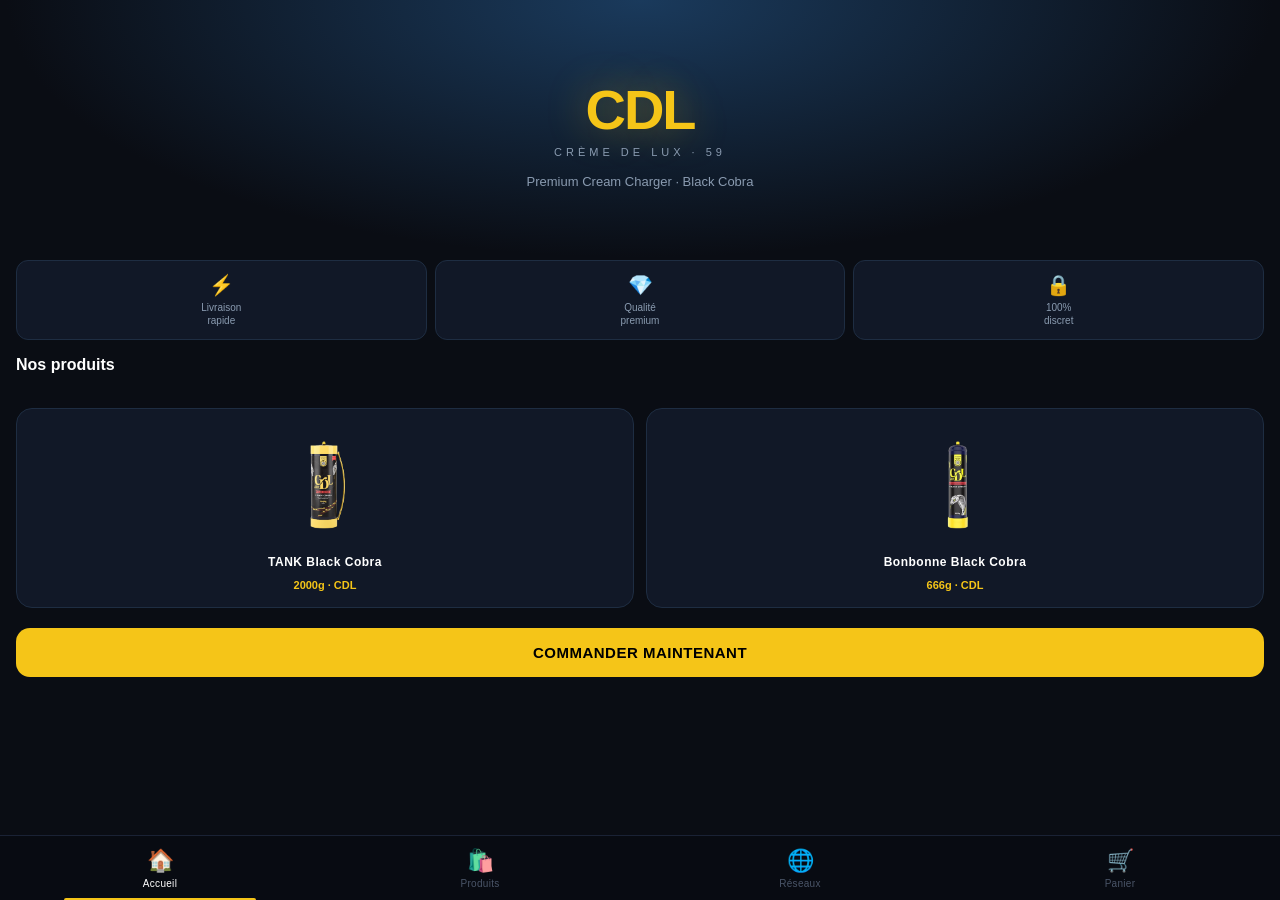
==== index.html @ d0aff903 "redesign produits v5" ====
<!DOCTYPE html>
<html lang="fr">
<head>
  <meta charset="UTF-8">
  <meta name="viewport" content="width=device-width, initial-scale=1.0, viewport-fit=cover">
  <title>CDL59 — Crème de Lux</title>
  <script src="https://telegram.org/js/telegram-web-app.js"></script>
  <link rel="stylesheet" href="css/style.css?v=5">
</head>
<body>

  <!-- ══════════════ ACCUEIL ══════════════ -->
  <div id="screen-accueil" class="screen active">
    <div class="home-hero">
      <div class="home-hero-bg"></div>
      <div class="home-logo">
        <div class="home-logo-text">CDL</div>
        <div class="home-logo-sub">Crème de Lux · 59</div>
      </div>
      <div class="home-tagline">Premium Cream Charger · Black Cobra</div>
    </div>

    <div class="home-info-strip">
      <div class="info-pill">
        <div class="pill-icon">⚡</div>
        <div class="pill-label">Livraison<br>rapide</div>
      </div>
      <div class="info-pill">
        <div class="pill-icon">💎</div>
        <div class="pill-label">Qualité<br>premium</div>
      </div>
      <div class="info-pill">
        <div class="pill-icon">🔒</div>
        <div class="pill-label">100%<br>discret</div>
      </div>
    </div>

    <div style="padding: 0 16px 8px;">
      <div class="section-title" style="font-size:16px;">Nos produits</div>
    </div>

    <div class="home-products-grid">
      <div class="home-product-card" onclick="navigate('produits'); selectProduct('tank')">
        <img src="images/tank.png" alt="TANK Black Cobra" onerror="this.style.display='none'">
        <div class="card-name">TANK Black Cobra</div>
        <div class="card-price">2000g · CDL</div>
      </div>
      <div class="home-product-card" onclick="navigate('produits'); selectProduct('bonbonne')">
        <img src="images/bonbonne.png" alt="Bonbonne Black Cobra" onerror="this.style.display='none'">
        <div class="card-name">Bonbonne Black Cobra</div>
        <div class="card-price">666g · CDL</div>
      </div>
    </div>

    <button class="home-cta" onclick="navigate('produits')">COMMANDER MAINTENANT</button>
  </div>

  <!-- ══════════════ PRODUITS ══════════════ -->
  <div id="screen-produits" class="screen">
    <div class="products-header">
      <h2>Nos Produits</h2>
      <p>Sélectionne ton produit et ta quantité</p>
    </div>

    <div class="product-tabs">
      <button class="tab-btn active" data-product="tank" onclick="selectProduct('tank')">🟡 TANK 2000g</button>
      <button class="tab-btn" data-product="bonbonne" onclick="selectProduct('bonbonne')">⚫ Bonbonne 666g</button>
    </div>

    <div class="product-detail" id="product-detail"></div>
  </div>

  <!-- ══════════════ RÉSEAUX ══════════════ -->
  <div id="screen-reseaux" class="screen">
    <div class="reseaux-header">
      <h2>🌐 Nos Réseaux</h2>
      <p>Suis-nous et contacte-nous directement</p>
    </div>

    <div class="reseaux-list">

      <a class="reseau-card" href="https://snapchat.com/add/cdl59" target="_blank">
        <div class="reseau-logo" style="background: rgba(255,252,0,0.1);">👻</div>
        <div class="reseau-info">
          <div class="reseau-name">Snapchat</div>
          <div class="reseau-handle">cdl59</div>
        </div>
        <div class="reseau-arrow">›</div>
      </a>

      <div class="reseau-card" style="cursor:default; opacity:0.7;">
        <div class="reseau-logo" style="background: rgba(245,197,24,0.12);">📍</div>
        <div class="reseau-info">
          <div class="reseau-name">Localisation</div>
          <div class="reseau-handle">Lille</div>
        </div>
      </div>

    </div>
  </div>

  <!-- ══════════════ PANIER ══════════════ -->
  <div id="screen-panier" class="screen">
    <div class="cart-header">
      <h2>🛒 Mon Panier</h2>
      <span class="cart-clear" onclick="clearCart()">Vider</span>
    </div>
    <div id="cart-content"></div>
  </div>

  <!-- ══════════════ NAV BAR ══════════════ -->
  <nav class="bottom-nav">
    <div class="nav-item active" id="nav-accueil" onclick="navigate('accueil')">
      <span class="nav-icon">🏠</span>
      <span class="nav-label">Accueil</span>
    </div>
    <div class="nav-item" id="nav-produits" onclick="navigate('produits')">
      <span class="nav-icon">🛍️</span>
      <span class="nav-label">Produits</span>
    </div>
    <div class="nav-item" id="nav-reseaux" onclick="navigate('reseaux')">
      <span class="nav-icon">🌐</span>
      <span class="nav-label">Réseaux</span>
    </div>
    <div class="nav-item" id="nav-panier" onclick="navigate('panier'); renderCart()" style="position:relative;">
      <span class="nav-icon">🛒</span>
      <span class="nav-label">Panier</span>
      <div class="cart-badge" id="cart-badge">0</div>
    </div>
  </nav>

  <div class="toast" id="toast"></div>

  <script src="js/app.js?v=4"></script>
</body>
</html>
---- css/style.css ----
* {
  margin: 0;
  padding: 0;
  box-sizing: border-box;
  -webkit-tap-highlight-color: transparent;
}

:root {
  --bg-primary: #0a0d14;
  --bg-card: #111827;
  --bg-card-hover: #1a2235;
  --bg-selected: #1c2a3a;
  --border-default: #1e2d42;
  --border-selected: #ffffff;
  --accent-yellow: #f5c518;
  --accent-gold: #d4a017;
  --text-primary: #ffffff;
  --text-secondary: #8a9bb0;
  --text-muted: #4a5568;
  --nav-bg: #080b12;
  --nav-active: #ffffff;
  --nav-inactive: #4a5568;
  --btn-primary: #f5c518;
  --btn-text: #000000;
  --danger: #ef4444;
  --success: #22c55e;
}

html, body {
  height: 100%;
  overflow: hidden;
}

body {
  font-family: -apple-system, BlinkMacSystemFont, 'Segoe UI', Roboto, sans-serif;
  background: var(--bg-primary);
  color: var(--text-primary);
  display: flex;
  flex-direction: column;
  height: 100vh;
  height: 100dvh;
}

/* ── SCREENS ── */
.screen {
  display: none;
  flex: 1;
  overflow-y: auto;
  overflow-x: hidden;
  padding-bottom: 70px;
}

.screen.active {
  display: flex;
  flex-direction: column;
}

/* scrollbar invisible */
.screen::-webkit-scrollbar { display: none; }

/* ── NAV BAR ── */
.bottom-nav {
  position: fixed;
  bottom: 0;
  left: 0;
  right: 0;
  height: 65px;
  background: var(--nav-bg);
  border-top: 1px solid #1a2235;
  display: flex;
  align-items: stretch;
  z-index: 100;
  padding-bottom: env(safe-area-inset-bottom);
}

.nav-item {
  flex: 1;
  display: flex;
  flex-direction: column;
  align-items: center;
  justify-content: center;
  gap: 4px;
  cursor: pointer;
  position: relative;
  transition: opacity 0.2s;
}

.nav-item .nav-icon { font-size: 22px; }
.nav-item .nav-label {
  font-size: 10px;
  font-weight: 500;
  color: var(--nav-inactive);
  letter-spacing: 0.3px;
}

.nav-item.active .nav-label { color: var(--nav-active); }
.nav-item.active::after {
  content: '';
  position: absolute;
  bottom: 0;
  left: 20%;
  right: 20%;
  height: 2px;
  background: var(--accent-yellow);
  border-radius: 2px 2px 0 0;
}

/* ── ACCUEIL ── */
.home-hero {
  position: relative;
  width: 100%;
  min-height: 260px;
  display: flex;
  flex-direction: column;
  align-items: center;
  justify-content: center;
  overflow: hidden;
  padding: 40px 20px 30px;
}

.home-hero-bg {
  position: absolute;
  inset: 0;
  background: radial-gradient(ellipse at 50% 0%, #1a3a5c 0%, #0a0d14 70%);
}

.home-logo {
  position: relative;
  z-index: 1;
  display: flex;
  flex-direction: column;
  align-items: center;
  gap: 8px;
}

.home-logo-text {
  font-size: 56px;
  font-weight: 900;
  color: var(--accent-yellow);
  letter-spacing: -2px;
  line-height: 1;
  text-shadow: 0 0 40px rgba(245,197,24,0.4);
}

.home-logo-sub {
  font-size: 11px;
  letter-spacing: 4px;
  color: var(--text-secondary);
  text-transform: uppercase;
}

.home-tagline {
  position: relative;
  z-index: 1;
  margin-top: 16px;
  font-size: 13px;
  color: var(--text-secondary);
  text-align: center;
}

.home-products-grid {
  display: grid;
  grid-template-columns: 1fr 1fr;
  gap: 12px;
  padding: 16px;
}

.home-product-card {
  background: var(--bg-card);
  border: 1px solid var(--border-default);
  border-radius: 16px;
  padding: 16px 12px;
  display: flex;
  flex-direction: column;
  align-items: center;
  gap: 10px;
  cursor: pointer;
  transition: border-color 0.2s, transform 0.15s;
  active: scale(0.97);
}

.home-product-card:active { transform: scale(0.97); }

.home-product-card img {
  width: 100%;
  max-width: 110px;
  height: 120px;
  object-fit: contain;
}

.home-product-card .card-name {
  font-size: 12px;
  font-weight: 700;
  text-align: center;
  color: var(--text-primary);
  letter-spacing: 0.5px;
}

.home-product-card .card-price {
  font-size: 11px;
  color: var(--accent-yellow);
  font-weight: 600;
}

.home-cta {
  margin: 4px 16px 16px;
  background: var(--accent-yellow);
  color: var(--btn-text);
  border: none;
  border-radius: 14px;
  padding: 16px;
  font-size: 15px;
  font-weight: 800;
  letter-spacing: 0.5px;
  width: calc(100% - 32px);
  cursor: pointer;
  transition: opacity 0.2s, transform 0.15s;
}

.home-cta:active { transform: scale(0.98); opacity: 0.9; }

.home-info-strip {
  display: flex;
  gap: 8px;
  padding: 0 16px 16px;
}

.info-pill {
  flex: 1;
  background: var(--bg-card);
  border: 1px solid var(--border-default);
  border-radius: 12px;
  padding: 12px 8px;
  text-align: center;
}

.info-pill .pill-icon { font-size: 20px; }
.info-pill .pill-label {
  font-size: 10px;
  color: var(--text-secondary);
  margin-top: 4px;
  line-height: 1.3;
}

/* ── PRODUITS ── */
.products-header {
  padding: 20px 16px 4px;
}

.products-header h2 {
  font-size: 22px;
  font-weight: 800;
}

.products-header p {
  font-size: 13px;
  color: var(--text-secondary);
  margin-top: 4px;
}

.product-tabs {
  display: grid;
  grid-template-columns: 1fr 1fr;
  gap: 10px;
  padding: 12px 16px;
}

.tab-btn {
  padding: 14px 10px;
  border-radius: 14px;
  border: 1.5px solid var(--border-default);
  background: var(--bg-card);
  color: var(--text-secondary);
  font-size: 13px;
  font-weight: 700;
  cursor: pointer;
  transition: all 0.2s;
  text-align: center;
}

.tab-btn.active {
  background: var(--accent-yellow);
  color: #000;
  border-color: var(--accent-yellow);
}

.product-detail {
  padding: 0 16px 16px;
}

.product-showcase {
  background: linear-gradient(160deg, #141e2e 0%, #0e1520 100%);
  border: 1px solid #1e2d42;
  border-radius: 20px;
  padding: 24px 20px 20px;
  display: flex;
  flex-direction: column;
  align-items: center;
  gap: 14px;
  margin-bottom: 16px;
  position: relative;
  overflow: hidden;
}

.product-showcase::before {
  content: '';
  position: absolute;
  top: -40px;
  left: 50%;
  transform: translateX(-50%);
  width: 200px;
  height: 200px;
  background: radial-gradient(circle, rgba(245,197,24,0.08) 0%, transparent 70%);
  pointer-events: none;
}

.product-showcase img {
  width: 200px;
  height: 220px;
  object-fit: contain;
  filter: drop-shadow(0 8px 24px rgba(245,197,24,0.15));
}

.product-showcase .product-name {
  font-size: 20px;
  font-weight: 900;
  text-align: center;
  letter-spacing: 0.3px;
}

.product-showcase .product-desc {
  font-size: 12px;
  color: var(--text-secondary);
  text-align: center;
  line-height: 1.6;
  max-width: 260px;
}

.badge-row {
  display: flex;
  gap: 8px;
  flex-wrap: wrap;
  justify-content: center;
}

.badge {
  background: rgba(245,197,24,0.12);
  border: 1px solid rgba(245,197,24,0.3);
  color: var(--accent-yellow);
  padding: 4px 10px;
  border-radius: 20px;
  font-size: 11px;
  font-weight: 600;
}

/* Options section */
.options-section {
  margin-bottom: 16px;
}

.section-title {
  font-size: 15px;
  font-weight: 700;
  margin-bottom: 10px;
  display: flex;
  align-items: center;
  gap: 6px;
}

.option-row {
  background: var(--bg-card);
  border: 1.5px solid var(--border-default);
  border-radius: 14px;
  padding: 16px;
  display: flex;
  align-items: center;
  gap: 12px;
  margin-bottom: 8px;
  cursor: pointer;
  transition: all 0.18s;
}

.option-row.selected {
  border-color: var(--border-selected);
  background: var(--bg-selected);
}

.radio-circle {
  width: 22px;
  height: 22px;
  border-radius: 50%;
  border: 2px solid var(--text-muted);
  flex-shrink: 0;
  display: flex;
  align-items: center;
  justify-content: center;
  transition: border-color 0.18s;
}

.option-row.selected .radio-circle {
  border-color: var(--text-primary);
}

.radio-circle::after {
  content: '';
  width: 10px;
  height: 10px;
  border-radius: 50%;
  background: var(--text-primary);
  opacity: 0;
  transition: opacity 0.18s;
}

.option-row.selected .radio-circle::after { opacity: 1; }

.option-check {
  display: none;
  font-size: 16px;
  color: var(--text-primary);
  font-weight: 700;
}

.option-row.selected .radio-circle { display: none; }
.option-row.selected .option-check { display: block; }

.option-label {
  flex: 1;
  font-size: 16px;
  font-weight: 700;
  color: var(--text-primary);
}

.option-price {
  font-size: 16px;
  font-weight: 800;
  color: var(--text-primary);
}

/* ── DELIVERY SECTION ── */
.delivery-section {
  margin-bottom: 16px;
}

.delivery-row {
  background: var(--bg-card);
  border: 1.5px solid var(--border-default);
  border-radius: 14px;
  padding: 16px;
  display: flex;
  align-items: center;
  gap: 12px;
  margin-bottom: 8px;
  cursor: pointer;
  transition: all 0.18s;
}

.delivery-row.selected {
  border-color: var(--border-selected);
  background: var(--bg-selected);
}

.delivery-icon { font-size: 22px; }
.delivery-info { flex: 1; }
.delivery-name { font-size: 14px; font-weight: 700; }
.delivery-desc { font-size: 11px; color: var(--text-secondary); margin-top: 2px; }
.delivery-price { font-size: 13px; font-weight: 700; color: var(--accent-yellow); }

/* ── ADDRESS INPUT ── */
.address-input-block {
  margin-top: 10px;
  display: flex;
  flex-direction: column;
  gap: 8px;
}

.address-input {
  background: #0d1420;
  border: 1.5px solid var(--border-default);
  border-radius: 12px;
  padding: 14px 16px;
  color: var(--text-primary);
  font-size: 14px;
  width: 100%;
  outline: none;
  transition: border-color 0.2s;
}

.address-input::placeholder { color: var(--text-muted); }
.address-input:focus { border-color: var(--accent-yellow); }

.address-input-wrap {
  position: relative;
}

.autocomplete-list {
  position: absolute;
  top: calc(100% + 4px);
  left: 0;
  right: 0;
  background: #151e2d;
  border: 1.5px solid var(--border-default);
  border-radius: 12px;
  overflow: hidden;
  z-index: 50;
  box-shadow: 0 8px 24px rgba(0,0,0,0.5);
}

.autocomplete-item {
  display: flex;
  align-items: flex-start;
  gap: 10px;
  padding: 12px 14px;
  cursor: pointer;
  border-bottom: 1px solid #1a2235;
  transition: background 0.15s;
}

.autocomplete-item:last-child { border-bottom: none; }
.autocomplete-item:active { background: #1e2d42; }

.ac-icon { font-size: 14px; flex-shrink: 0; margin-top: 1px; }
.ac-text { font-size: 13px; color: var(--text-primary); line-height: 1.4; }

.calc-btn {
  background: var(--accent-yellow);
  color: #000;
  border: none;
  border-radius: 12px;
  padding: 13px;
  font-size: 14px;
  font-weight: 800;
  cursor: pointer;
  transition: opacity 0.2s;
}

.calc-btn:disabled { opacity: 0.5; cursor: not-allowed; }

.delivery-calc-result {
  background: rgba(34,197,94,0.1);
  border: 1px solid rgba(34,197,94,0.25);
  border-radius: 10px;
  padding: 12px 14px;
  display: flex;
  justify-content: space-between;
  align-items: center;
}

.calc-distance { font-size: 12px; color: var(--text-secondary); }
.calc-price { font-size: 14px; color: var(--success); }
.calc-price strong { font-size: 16px; }

.calc-error {
  font-size: 12px;
  color: var(--danger);
  min-height: 16px;
  padding: 0 2px;
}

/* ── ADD TO CART BTN ── */
.add-btn {
  width: 100%;
  background: var(--accent-yellow);
  color: #000;
  border: none;
  border-radius: 14px;
  padding: 17px;
  font-size: 15px;
  font-weight: 800;
  cursor: pointer;
  transition: opacity 0.2s, transform 0.15s;
  letter-spacing: 0.3px;
}

.add-btn:active { transform: scale(0.98); opacity: 0.9; }
.add-btn:disabled { opacity: 0.4; cursor: not-allowed; }

/* ── RÉSEAUX ── */
.reseaux-header {
  padding: 20px 16px 8px;
  text-align: center;
}

.reseaux-header h2 { font-size: 22px; font-weight: 800; }
.reseaux-header p { font-size: 13px; color: var(--text-secondary); margin-top: 6px; }

.reseaux-list {
  padding: 12px 16px;
  display: flex;
  flex-direction: column;
  gap: 10px;
}

.reseau-card {
  background: var(--bg-card);
  border: 1px solid var(--border-default);
  border-radius: 16px;
  padding: 18px 16px;
  display: flex;
  align-items: center;
  gap: 14px;
  cursor: pointer;
  transition: border-color 0.2s, transform 0.15s;
  text-decoration: none;
  color: inherit;
}

.reseau-card:active { transform: scale(0.98); }
.reseau-card:hover { border-color: #2a3d55; }

.reseau-logo {
  width: 44px;
  height: 44px;
  border-radius: 12px;
  display: flex;
  align-items: center;
  justify-content: center;
  font-size: 22px;
  flex-shrink: 0;
}

.reseau-info { flex: 1; }
.reseau-name { font-size: 15px; font-weight: 700; }
.reseau-handle { font-size: 12px; color: var(--text-secondary); margin-top: 2px; }
.reseau-arrow { color: var(--text-muted); font-size: 18px; }

/* ── PANIER ── */
.cart-header {
  padding: 20px 16px 8px;
  display: flex;
  align-items: center;
  justify-content: space-between;
}

.cart-header h2 { font-size: 22px; font-weight: 800; }
.cart-clear {
  font-size: 12px;
  color: var(--danger);
  cursor: pointer;
  font-weight: 600;
}

.cart-empty {
  flex: 1;
  display: flex;
  flex-direction: column;
  align-items: center;
  justify-content: center;
  gap: 12px;
  padding: 40px 20px;
  color: var(--text-secondary);
}

.cart-empty-icon { font-size: 60px; opacity: 0.4; }
.cart-empty p { font-size: 14px; text-align: center; }

.cart-items {
  padding: 8px 16px;
  display: flex;
  flex-direction: column;
  gap: 10px;
}

.cart-item {
  background: var(--bg-card);
  border: 1px solid var(--border-default);
  border-radius: 16px;
  padding: 14px;
  display: flex;
  gap: 12px;
  align-items: center;
}

.cart-item img {
  width: 56px;
  height: 64px;
  object-fit: contain;
  flex-shrink: 0;
}

.cart-item-info { flex: 1; }
.cart-item-name { font-size: 13px; font-weight: 700; }
.cart-item-option { font-size: 11px; color: var(--text-secondary); margin-top: 2px; }
.cart-item-delivery { font-size: 11px; color: var(--accent-yellow); margin-top: 2px; }
.cart-item-price { font-size: 16px; font-weight: 800; color: var(--text-primary); margin-top: 4px; }

.cart-item-remove {
  background: none;
  border: none;
  color: var(--text-muted);
  font-size: 20px;
  cursor: pointer;
  padding: 4px;
}

.cart-summary {
  margin: 8px 16px 16px;
  background: var(--bg-card);
  border: 1px solid var(--border-default);
  border-radius: 16px;
  padding: 16px;
}

.summary-row {
  display: flex;
  justify-content: space-between;
  font-size: 13px;
  color: var(--text-secondary);
  margin-bottom: 8px;
}

.summary-row.total {
  font-size: 16px;
  font-weight: 800;
  color: var(--text-primary);
  margin-bottom: 0;
  padding-top: 10px;
  border-top: 1px solid var(--border-default);
  margin-top: 4px;
}

.order-btn {
  margin: 0 16px 16px;
  width: calc(100% - 32px);
  background: var(--accent-yellow);
  color: #000;
  border: none;
  border-radius: 14px;
  padding: 17px;
  font-size: 15px;
  font-weight: 800;
  cursor: pointer;
  letter-spacing: 0.3px;
  transition: opacity 0.2s, transform 0.15s;
}

.order-btn:active { transform: scale(0.98); }
.order-btn:disabled { opacity: 0.4; }

/* ── CONFIRMATION ── */
.confirm-screen {
  flex: 1;
  display: flex;
  flex-direction: column;
  align-items: center;
  justify-content: center;
  padding: 40px 28px;
  text-align: center;
  gap: 18px;
}

.confirm-circle {
  width: 110px;
  height: 110px;
  animation: pop-in 0.5s cubic-bezier(0.34, 1.56, 0.64, 1) both;
}

.confirm-svg { width: 100%; height: 100%; }

.confirm-ring {
  stroke-dasharray: 226;
  stroke-dashoffset: 226;
  animation: draw-ring 0.6s ease forwards 0.1s;
}

.confirm-check {
  stroke-dasharray: 60;
  stroke-dashoffset: 60;
  animation: draw-check 0.4s ease forwards 0.6s;
}

@keyframes pop-in {
  from { transform: scale(0.5); opacity: 0; }
  to   { transform: scale(1);   opacity: 1; }
}
@keyframes draw-ring {
  to { stroke-dashoffset: 0; }
}
@keyframes draw-check {
  to { stroke-dashoffset: 0; }
}

.confirm-title {
  font-size: 24px;
  font-weight: 900;
  color: var(--text-primary);
  animation: fade-up 0.4s ease both 0.7s;
}

.confirm-msg {
  font-size: 14px;
  color: var(--text-secondary);
  line-height: 1.7;
  animation: fade-up 0.4s ease both 0.8s;
}

.confirm-brand {
  font-size: 13px;
  color: var(--accent-yellow);
  font-weight: 700;
  animation: fade-up 0.4s ease both 0.9s;
}

.confirm-btn {
  margin-top: 8px;
  background: var(--accent-yellow);
  color: #000;
  border: none;
  border-radius: 14px;
  padding: 15px 36px;
  font-size: 14px;
  font-weight: 800;
  cursor: pointer;
  transition: transform 0.15s, opacity 0.15s;
  animation: fade-up 0.4s ease both 1s;
}

.confirm-btn:active { transform: scale(0.97); opacity: 0.9; }

@keyframes fade-up {
  from { opacity: 0; transform: translateY(12px); }
  to   { opacity: 1; transform: translateY(0); }
}

/* ── TOAST ── */
.toast {
  position: fixed;
  top: 16px;
  left: 50%;
  transform: translateX(-50%) translateY(-80px);
  background: var(--success);
  color: #fff;
  padding: 12px 20px;
  border-radius: 30px;
  font-size: 13px;
  font-weight: 700;
  z-index: 999;
  transition: transform 0.35s cubic-bezier(0.34, 1.56, 0.64, 1);
  white-space: nowrap;
}

.toast.show { transform: translateX(-50%) translateY(0); }

/* ── BADGE PANIER ── */
.cart-badge {
  position: absolute;
  top: 2px;
  right: calc(50% - 18px);
  background: var(--danger);
  color: #fff;
  font-size: 9px;
  font-weight: 800;
  width: 16px;
  height: 16px;
  border-radius: 50%;
  display: flex;
  align-items: center;
  justify-content: center;
  display: none;
}
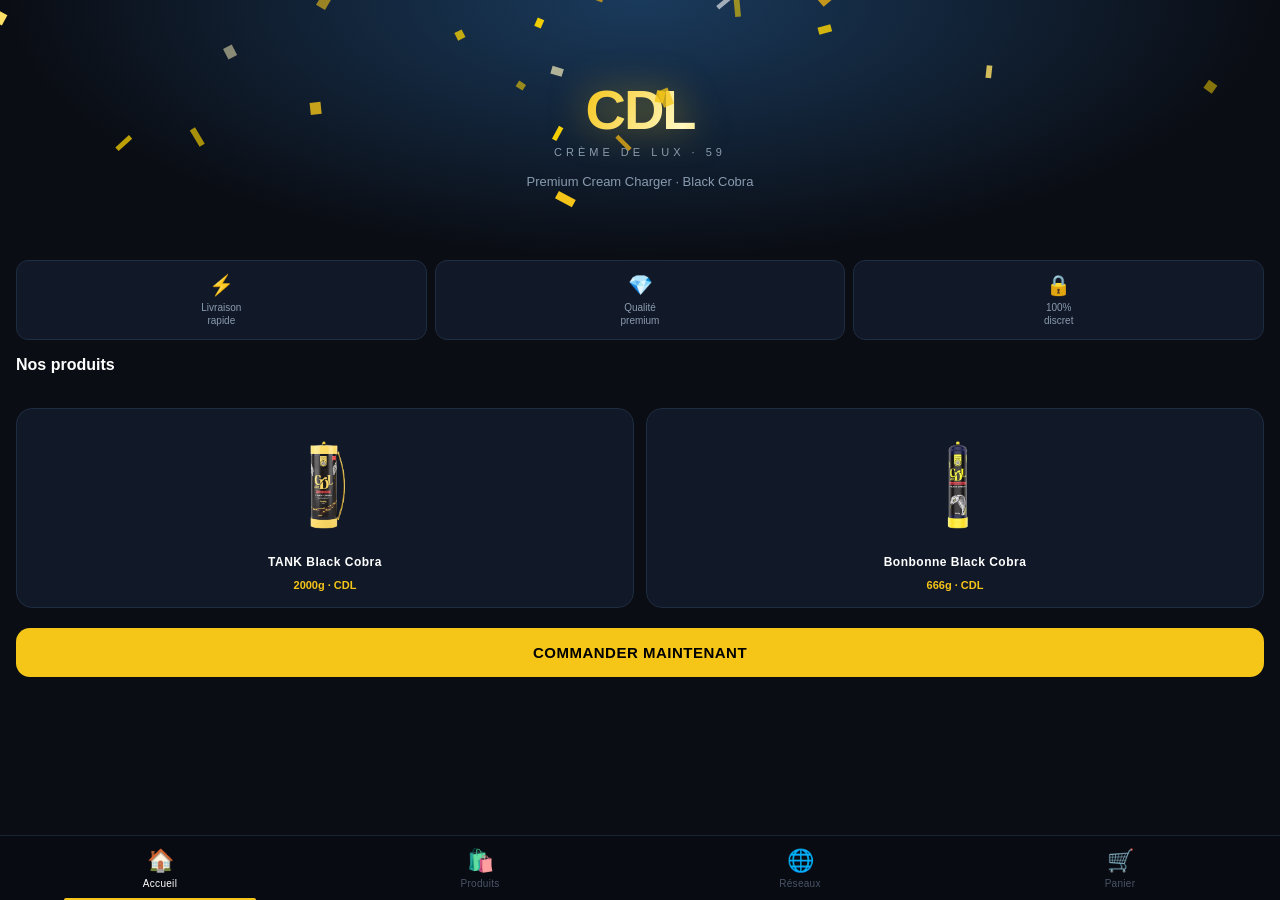
==== commit 148413d2: "bump cache v7" ====
--- a/index.html
+++ b/index.html
@@ -5,7 +5,7 @@
   <meta name="viewport" content="width=device-width, initial-scale=1.0, viewport-fit=cover">
   <title>CDL59 — Crème de Lux</title>
   <script src="https://telegram.org/js/telegram-web-app.js"></script>
-  <link rel="stylesheet" href="css/style.css?v=5">
+  <link rel="stylesheet" href="css/style.css?v=7">
 </head>
 <body>
 
@@ -129,8 +129,9 @@
     </div>
   </nav>
 
+  <canvas id="confetti-canvas" style="position:fixed;top:0;left:0;width:100%;height:100%;pointer-events:none;z-index:500;"></canvas>
   <div class="toast" id="toast"></div>
 
-  <script src="js/app.js?v=4"></script>
+  <script src="js/app.js?v=7"></script>
 </body>
 </html>
--- a/css/style.css
+++ b/css/style.css
@@ -136,10 +136,21 @@
 .home-logo-text {
   font-size: 56px;
   font-weight: 900;
-  color: var(--accent-yellow);
   letter-spacing: -2px;
   line-height: 1;
-  text-shadow: 0 0 40px rgba(245,197,24,0.4);
+  background: linear-gradient(120deg, #f5c518 0%, #fff8c0 40%, #f5c518 60%, #d4a017 100%);
+  background-size: 250% auto;
+  -webkit-background-clip: text;
+  -webkit-text-fill-color: transparent;
+  background-clip: text;
+  animation: shine 3s linear infinite;
+  text-shadow: none;
+  filter: drop-shadow(0 0 18px rgba(245,197,24,0.5));
+}
+
+@keyframes shine {
+  0%   { background-position: 0% center; }
+  100% { background-position: 250% center; }
 }
 
 .home-logo-sub {
@@ -377,13 +388,26 @@
   gap: 12px;
   margin-bottom: 8px;
   cursor: pointer;
-  transition: all 0.18s;
-}
+  transition: all 0.22s cubic-bezier(0.34, 1.3, 0.64, 1);
+  transform: scale(1);
+}
+
+.option-row:active { transform: scale(0.97); }
 
 .option-row.selected {
-  border-color: var(--border-selected);
-  background: var(--bg-selected);
-}
+  border-color: var(--accent-yellow);
+  background: rgba(245,197,24,0.07);
+  transform: scale(1.01);
+  box-shadow: 0 0 0 1px rgba(245,197,24,0.2), 0 4px 16px rgba(245,197,24,0.08);
+}
+
+@keyframes option-pop {
+  0%   { transform: scale(1); }
+  40%  { transform: scale(1.04); }
+  100% { transform: scale(1.01); }
+}
+
+.option-row.selected { animation: option-pop 0.3s cubic-bezier(0.34,1.56,0.64,1) both; }
 
 .radio-circle {
   width: 22px;
@@ -567,12 +591,41 @@
   font-size: 15px;
   font-weight: 800;
   cursor: pointer;
+  position: relative;
+  overflow: hidden;
   transition: opacity 0.2s, transform 0.15s;
   letter-spacing: 0.3px;
 }
 
-.add-btn:active { transform: scale(0.98); opacity: 0.9; }
+.add-btn:not(:disabled):active { transform: scale(0.97); }
 .add-btn:disabled { opacity: 0.4; cursor: not-allowed; }
+
+.add-btn::after {
+  content: '';
+  position: absolute;
+  inset: 0;
+  background: linear-gradient(120deg, transparent 30%, rgba(255,255,255,0.35) 50%, transparent 70%);
+  background-size: 200% auto;
+  animation: btn-shine 2.5s linear infinite;
+  pointer-events: none;
+}
+
+.add-btn:disabled::after { display: none; }
+
+@keyframes btn-shine {
+  0%   { background-position: -100% center; }
+  100% { background-position: 200% center; }
+}
+
+.add-btn.pop {
+  animation: btn-pop 0.35s cubic-bezier(0.34,1.56,0.64,1);
+}
+
+@keyframes btn-pop {
+  0%   { transform: scale(1); }
+  50%  { transform: scale(1.05); }
+  100% { transform: scale(1); }
+}
 
 /* ── RÉSEAUX ── */
 .reseaux-header {
@@ -822,25 +875,39 @@
 }
 
 /* ── TOAST ── */
+/* ── TOAST AMÉLIORÉ ── */
 .toast {
   position: fixed;
   top: 16px;
   left: 50%;
-  transform: translateX(-50%) translateY(-80px);
-  background: var(--success);
+  transform: translateX(-50%) translateY(-100px) scale(0.8);
+  background: linear-gradient(135deg, #1a2e1a, #22c55e);
   color: #fff;
-  padding: 12px 20px;
+  padding: 13px 22px;
   border-radius: 30px;
   font-size: 13px;
   font-weight: 700;
   z-index: 999;
-  transition: transform 0.35s cubic-bezier(0.34, 1.56, 0.64, 1);
+  transition: transform 0.45s cubic-bezier(0.34, 1.56, 0.64, 1),
+              opacity 0.45s ease;
   white-space: nowrap;
-}
-
-.toast.show { transform: translateX(-50%) translateY(0); }
+  box-shadow: 0 4px 20px rgba(34,197,94,0.35);
+  opacity: 0;
+}
+
+.toast.show {
+  transform: translateX(-50%) translateY(0) scale(1);
+  opacity: 1;
+}
 
 /* ── BADGE PANIER ── */
+@keyframes badge-pop {
+  0%   { transform: scale(1); }
+  50%  { transform: scale(1.6); }
+  100% { transform: scale(1); }
+}
+.cart-badge.pop { animation: badge-pop 0.4s cubic-bezier(0.34,1.56,0.64,1); }
+
 .cart-badge {
   position: absolute;
   top: 2px;
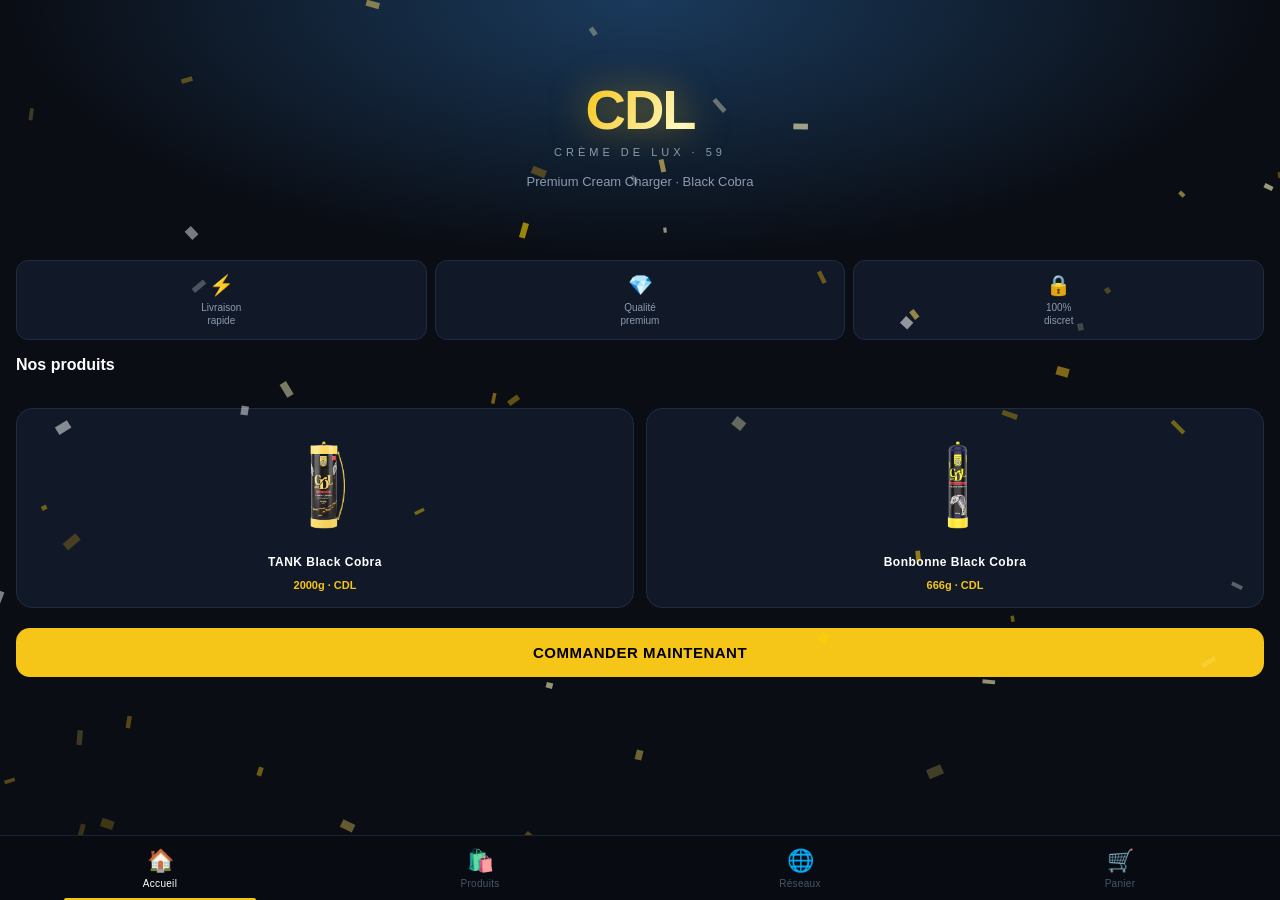
==== commit 43cb7dcd: "fix: confetti canvas z-index to 1 (behind content)" ====
--- a/index.html
+++ b/index.html
@@ -129,7 +129,7 @@
     </div>
   </nav>
 
-  <canvas id="confetti-canvas" style="position:fixed;top:0;left:0;width:100%;height:100%;pointer-events:none;z-index:500;"></canvas>
+  <canvas id="confetti-canvas" style="position:fixed;top:0;left:0;width:100%;height:100%;pointer-events:none;z-index:1;"></canvas>
   <div class="toast" id="toast"></div>
 
   <script src="js/app.js?v=7"></script>
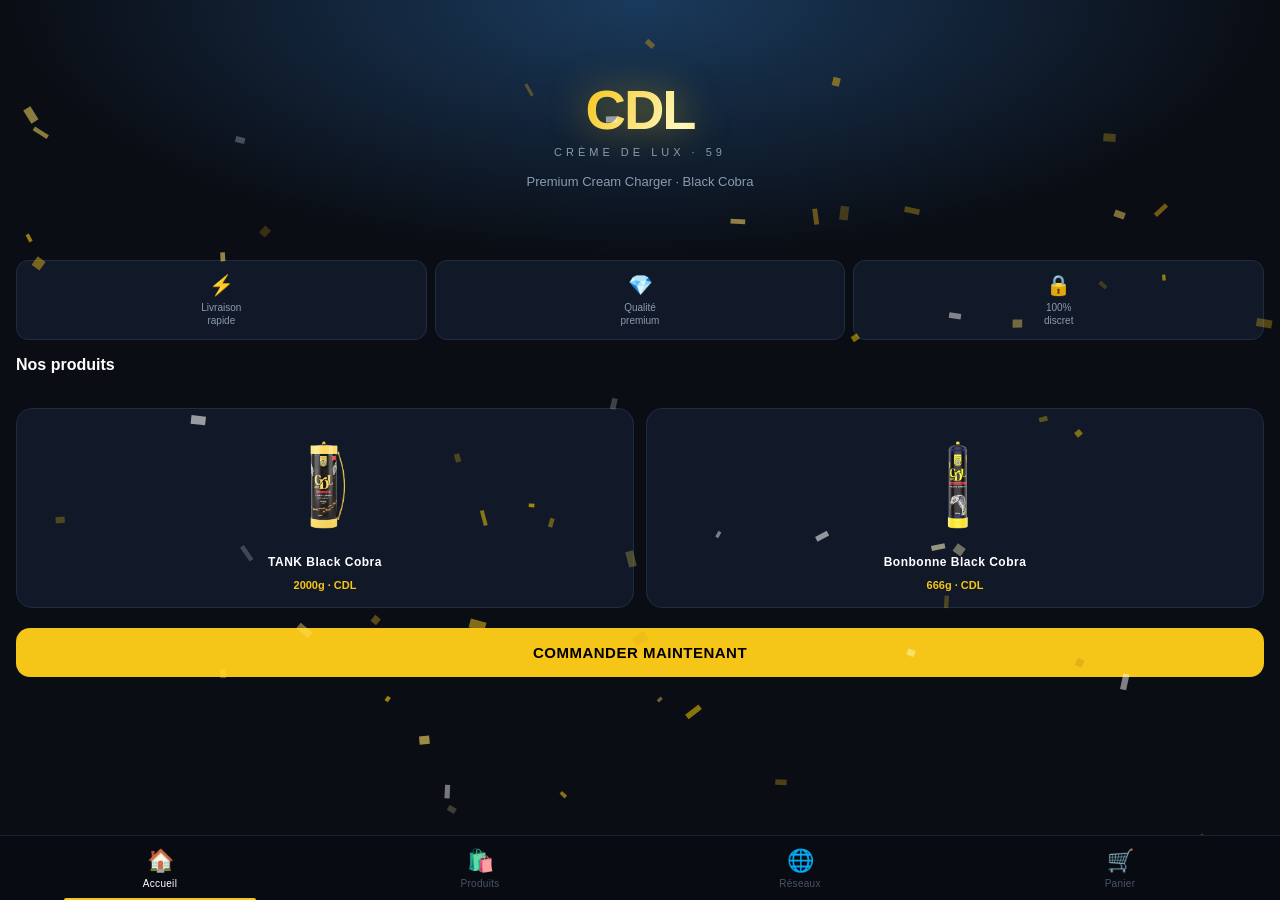
==== commit 19069566: "bump cache v8" ====
--- a/index.html
+++ b/index.html
@@ -5,7 +5,7 @@
   <meta name="viewport" content="width=device-width, initial-scale=1.0, viewport-fit=cover">
   <title>CDL59 — Crème de Lux</title>
   <script src="https://telegram.org/js/telegram-web-app.js"></script>
-  <link rel="stylesheet" href="css/style.css?v=7">
+  <link rel="stylesheet" href="css/style.css?v=8">
 </head>
 <body>
 
@@ -132,6 +132,6 @@
   <canvas id="confetti-canvas" style="position:fixed;top:0;left:0;width:100%;height:100%;pointer-events:none;z-index:1;"></canvas>
   <div class="toast" id="toast"></div>
 
-  <script src="js/app.js?v=7"></script>
+  <script src="js/app.js?v=8"></script>
 </body>
 </html>
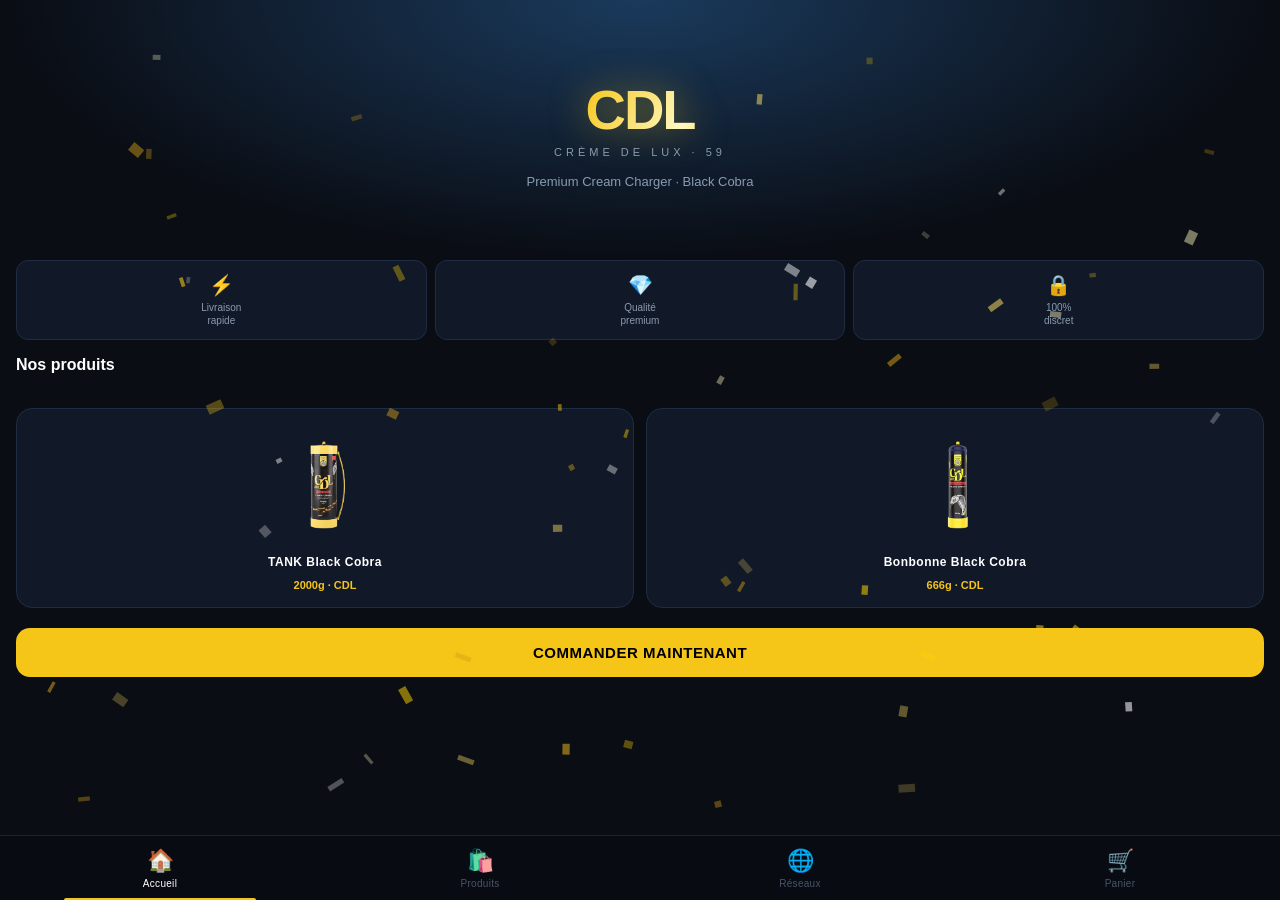
==== commit aaa3fc26: "bump cache v9" ====
--- a/index.html
+++ b/index.html
@@ -5,7 +5,7 @@
   <meta name="viewport" content="width=device-width, initial-scale=1.0, viewport-fit=cover">
   <title>CDL59 — Crème de Lux</title>
   <script src="https://telegram.org/js/telegram-web-app.js"></script>
-  <link rel="stylesheet" href="css/style.css?v=8">
+  <link rel="stylesheet" href="css/style.css?v=9">
 </head>
 <body>
 
@@ -132,6 +132,6 @@
   <canvas id="confetti-canvas" style="position:fixed;top:0;left:0;width:100%;height:100%;pointer-events:none;z-index:1;"></canvas>
   <div class="toast" id="toast"></div>
 
-  <script src="js/app.js?v=8"></script>
+  <script src="js/app.js?v=9"></script>
 </body>
 </html>
--- a/css/style.css
+++ b/css/style.css
@@ -47,7 +47,7 @@
   flex: 1;
   overflow-y: auto;
   overflow-x: hidden;
-  padding-bottom: 70px;
+  padding-bottom: calc(65px + env(safe-area-inset-bottom));
 }
 
 .screen.active {
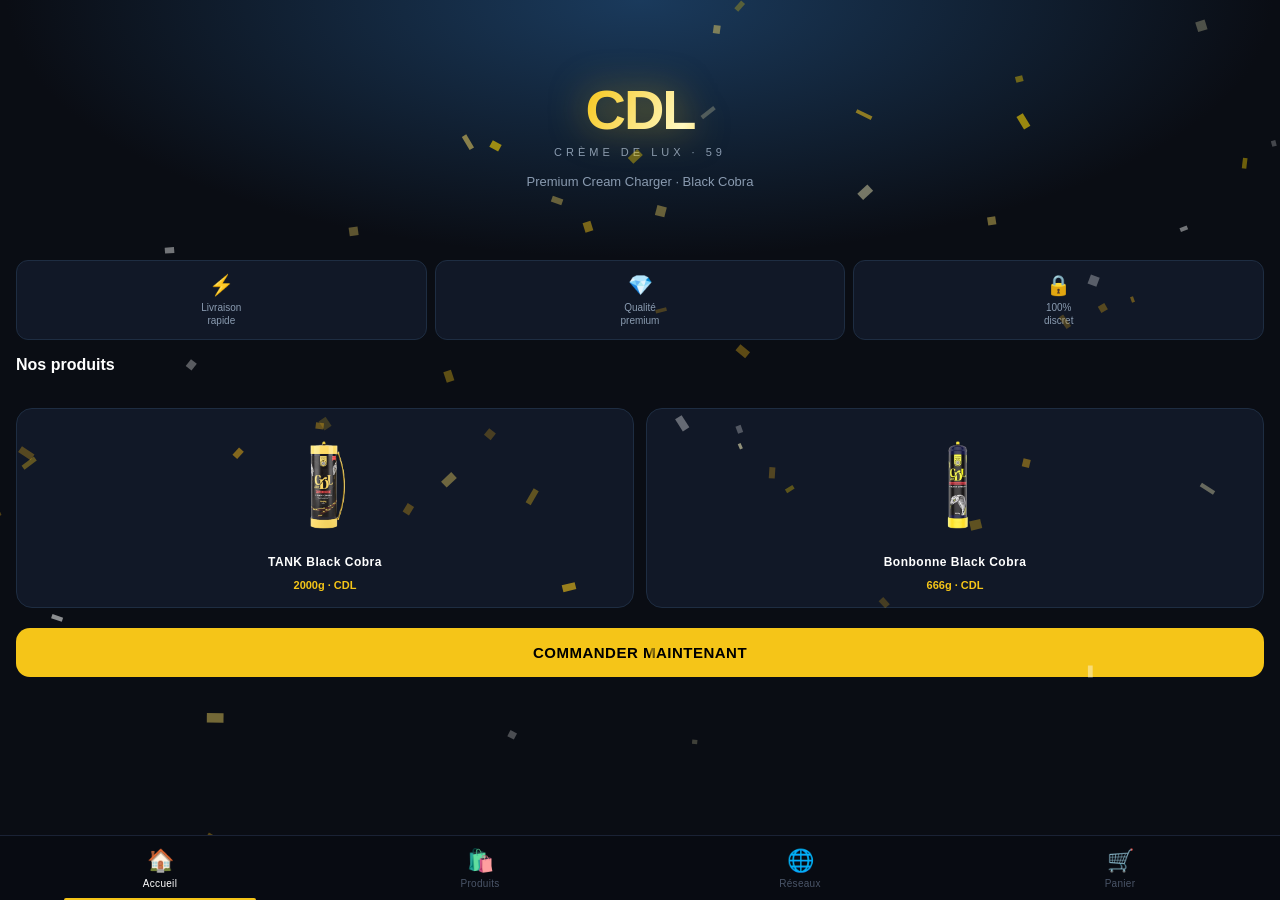
==== commit b6cb35d1: "bump cache v10" ====
--- a/index.html
+++ b/index.html
@@ -5,7 +5,7 @@
   <meta name="viewport" content="width=device-width, initial-scale=1.0, viewport-fit=cover">
   <title>CDL59 — Crème de Lux</title>
   <script src="https://telegram.org/js/telegram-web-app.js"></script>
-  <link rel="stylesheet" href="css/style.css?v=9">
+  <link rel="stylesheet" href="css/style.css?v=10">
 </head>
 <body>
 
@@ -132,6 +132,6 @@
   <canvas id="confetti-canvas" style="position:fixed;top:0;left:0;width:100%;height:100%;pointer-events:none;z-index:1;"></canvas>
   <div class="toast" id="toast"></div>
 
-  <script src="js/app.js?v=9"></script>
+  <script src="js/app.js?v=10"></script>
 </body>
 </html>
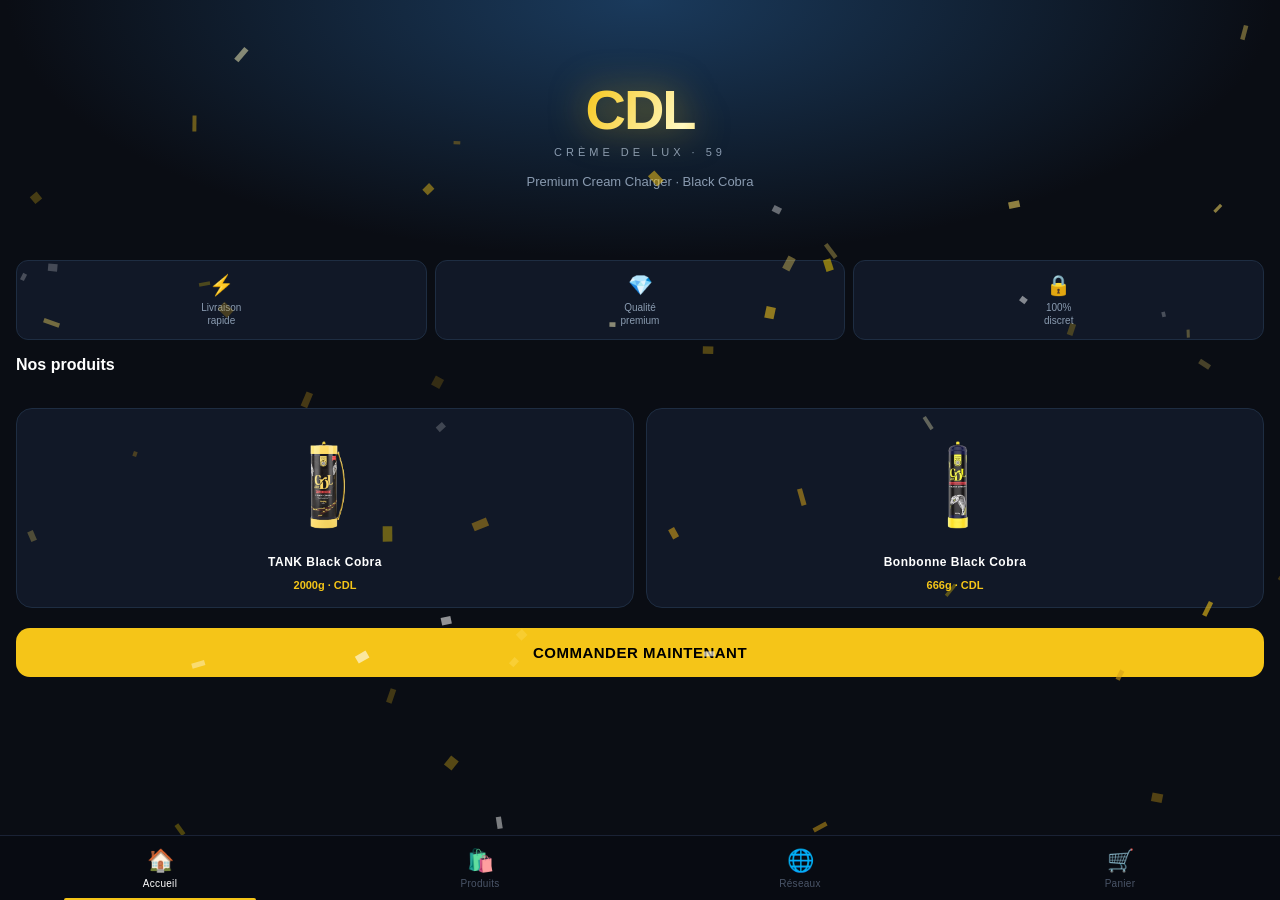
==== commit 8bfc0b7a: "bump cache v11" ====
--- a/index.html
+++ b/index.html
@@ -5,7 +5,7 @@
   <meta name="viewport" content="width=device-width, initial-scale=1.0, viewport-fit=cover">
   <title>CDL59 — Crème de Lux</title>
   <script src="https://telegram.org/js/telegram-web-app.js"></script>
-  <link rel="stylesheet" href="css/style.css?v=10">
+  <link rel="stylesheet" href="css/style.css?v=11">
 </head>
 <body>
 
@@ -132,6 +132,6 @@
   <canvas id="confetti-canvas" style="position:fixed;top:0;left:0;width:100%;height:100%;pointer-events:none;z-index:1;"></canvas>
   <div class="toast" id="toast"></div>
 
-  <script src="js/app.js?v=10"></script>
+  <script src="js/app.js?v=11"></script>
 </body>
 </html>
